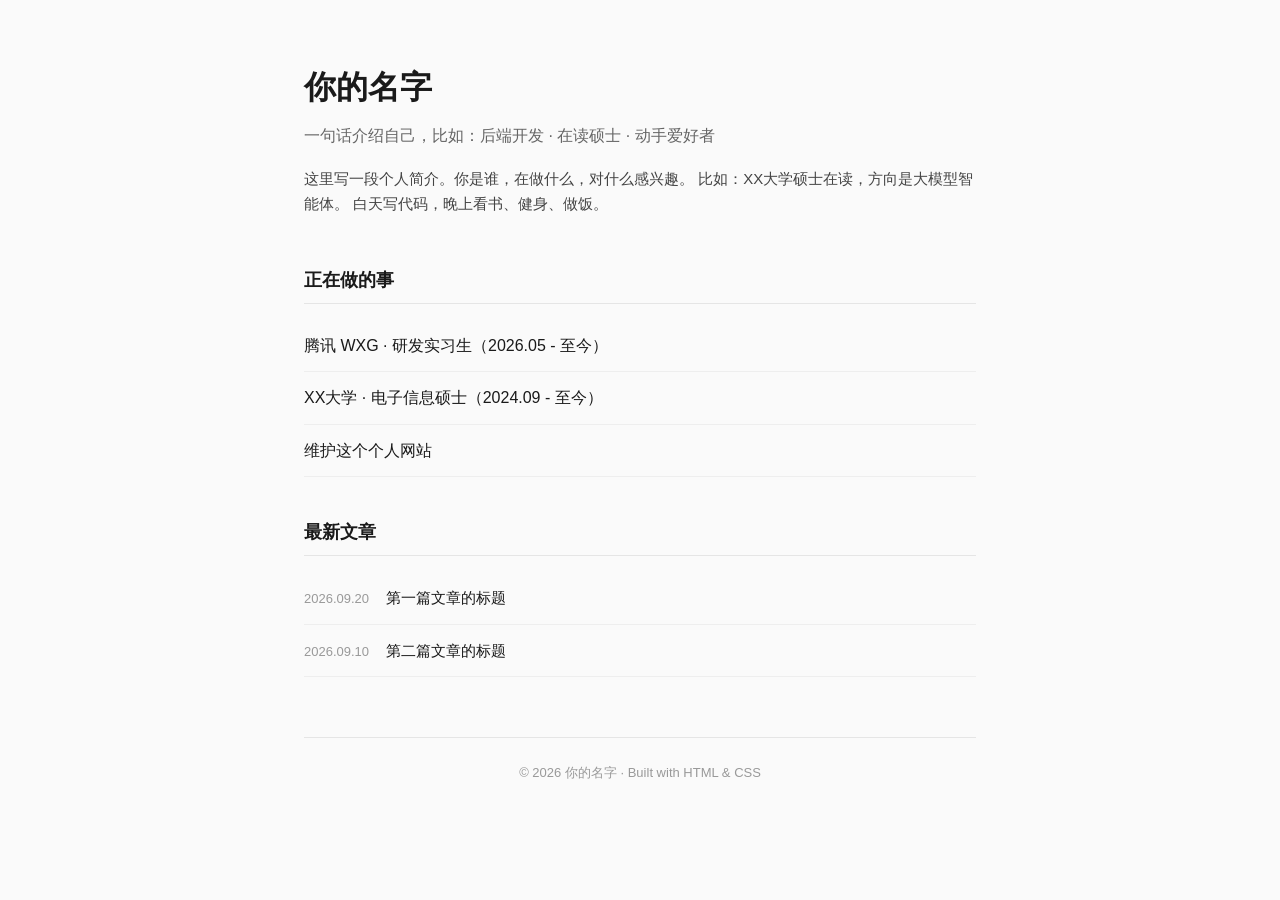
==== index.html @ 4ff4e814 "init: 个人主页 + 两篇文章" ====
<!DOCTYPE html>
<html lang="zh-CN">
<head>
  <meta charset="UTF-8">
  <meta name="viewport" content="width=device-width, initial-scale=1.0">
  <title>你的名字 · 个人主页</title>
  <link rel="stylesheet" href="css/style.css">
</head>
<body>
  <div class="container">
    <div class="hero">
      <h1>你的名字</h1>
      <p class="tagline">一句话介绍自己，比如：后端开发 · 在读硕士 · 动手爱好者</p>
      <p class="bio">
        这里写一段个人简介。你是谁，在做什么，对什么感兴趣。
        比如：XX大学硕士在读，方向是大模型智能体。
        白天写代码，晚上看书、健身、做饭。
      </p>
    </div>

    <div class="section">
      <h2>正在做的事</h2>
      <ul class="post-list">
        <li>腾讯 WXG · 研发实习生（2026.05 - 至今）</li>
        <li>XX大学 · 电子信息硕士（2024.09 - 至今）</li>
        <li>维护这个个人网站</li>
      </ul>
    </div>

    <div class="section">
      <h2>最新文章</h2>
      <ul class="post-list">
        <li>
          <span class="date">2026.09.20</span>
          <a href="articles/post1.html">第一篇文章的标题</a>
        </li>
        <li>
          <span class="date">2026.09.10</span>
          <a href="articles/post2.html">第二篇文章的标题</a>
        </li>
      </ul>
    </div>

    <footer>
      © 2026 你的名字 · Built with HTML & CSS
    </footer>
  </div>
</body>
</html>
---- css/style.css ----
* { margin: 0; padding: 0; box-sizing: border-box; }

body {
  font-family: -apple-system, "PingFang SC", "Microsoft YaHei", sans-serif;
  background: #fafafa;
  color: #1a1a1a;
  line-height: 1.7;
}

.container {
  max-width: 720px;
  margin: 0 auto;
  padding: 60px 24px;
}

/* 主页 */
.hero { margin-bottom: 48px; }
.hero h1 { font-size: 32px; margin-bottom: 8px; }
.hero .tagline { color: #666; font-size: 16px; margin-bottom: 16px; }
.hero .bio { color: #444; font-size: 15px; }

.section { margin-bottom: 40px; }
.section h2 {
  font-size: 18px;
  margin-bottom: 16px;
  padding-bottom: 8px;
  border-bottom: 1px solid #e5e5e5;
}

/* 文章列表 */
.post-list { list-style: none; }
.post-list li {
  padding: 12px 0;
  border-bottom: 1px solid #eee;
}
.post-list a {
  color: #1a1a1a;
  text-decoration: none;
  font-size: 15px;
}
.post-list a:hover { color: #2563eb; }
.post-list .date {
  color: #999;
  font-size: 13px;
  margin-right: 12px;
}

/* 文章页 */
.article-header { margin-bottom: 32px; }
.article-header .back {
  color: #666;
  text-decoration: none;
  font-size: 14px;
}
.article-header .back:hover { color: #2563eb; }
.article-header h1 {
  font-size: 28px;
  margin: 16px 0 8px;
  line-height: 1.3;
}
.article-header .meta {
  color: #999;
  font-size: 14px;
}

.article-content h2 {
  font-size: 20px;
  margin: 32px 0 12px;
}
.article-content p { margin-bottom: 16px; }
.article-content code {
  background: #f0f0f0;
  padding: 2px 6px;
  border-radius: 4px;
  font-size: 14px;
}
.article-content pre {
  background: #1a1a1a;
  color: #eee;
  padding: 16px;
  border-radius: 8px;
  overflow-x: auto;
  margin-bottom: 16px;
}
.article-content pre code {
  background: none;
  padding: 0;
  color: inherit;
}

footer {
  margin-top: 60px;
  padding-top: 24px;
  border-top: 1px solid #e5e5e5;
  color: #999;
  font-size: 13px;
  text-align: center;
}
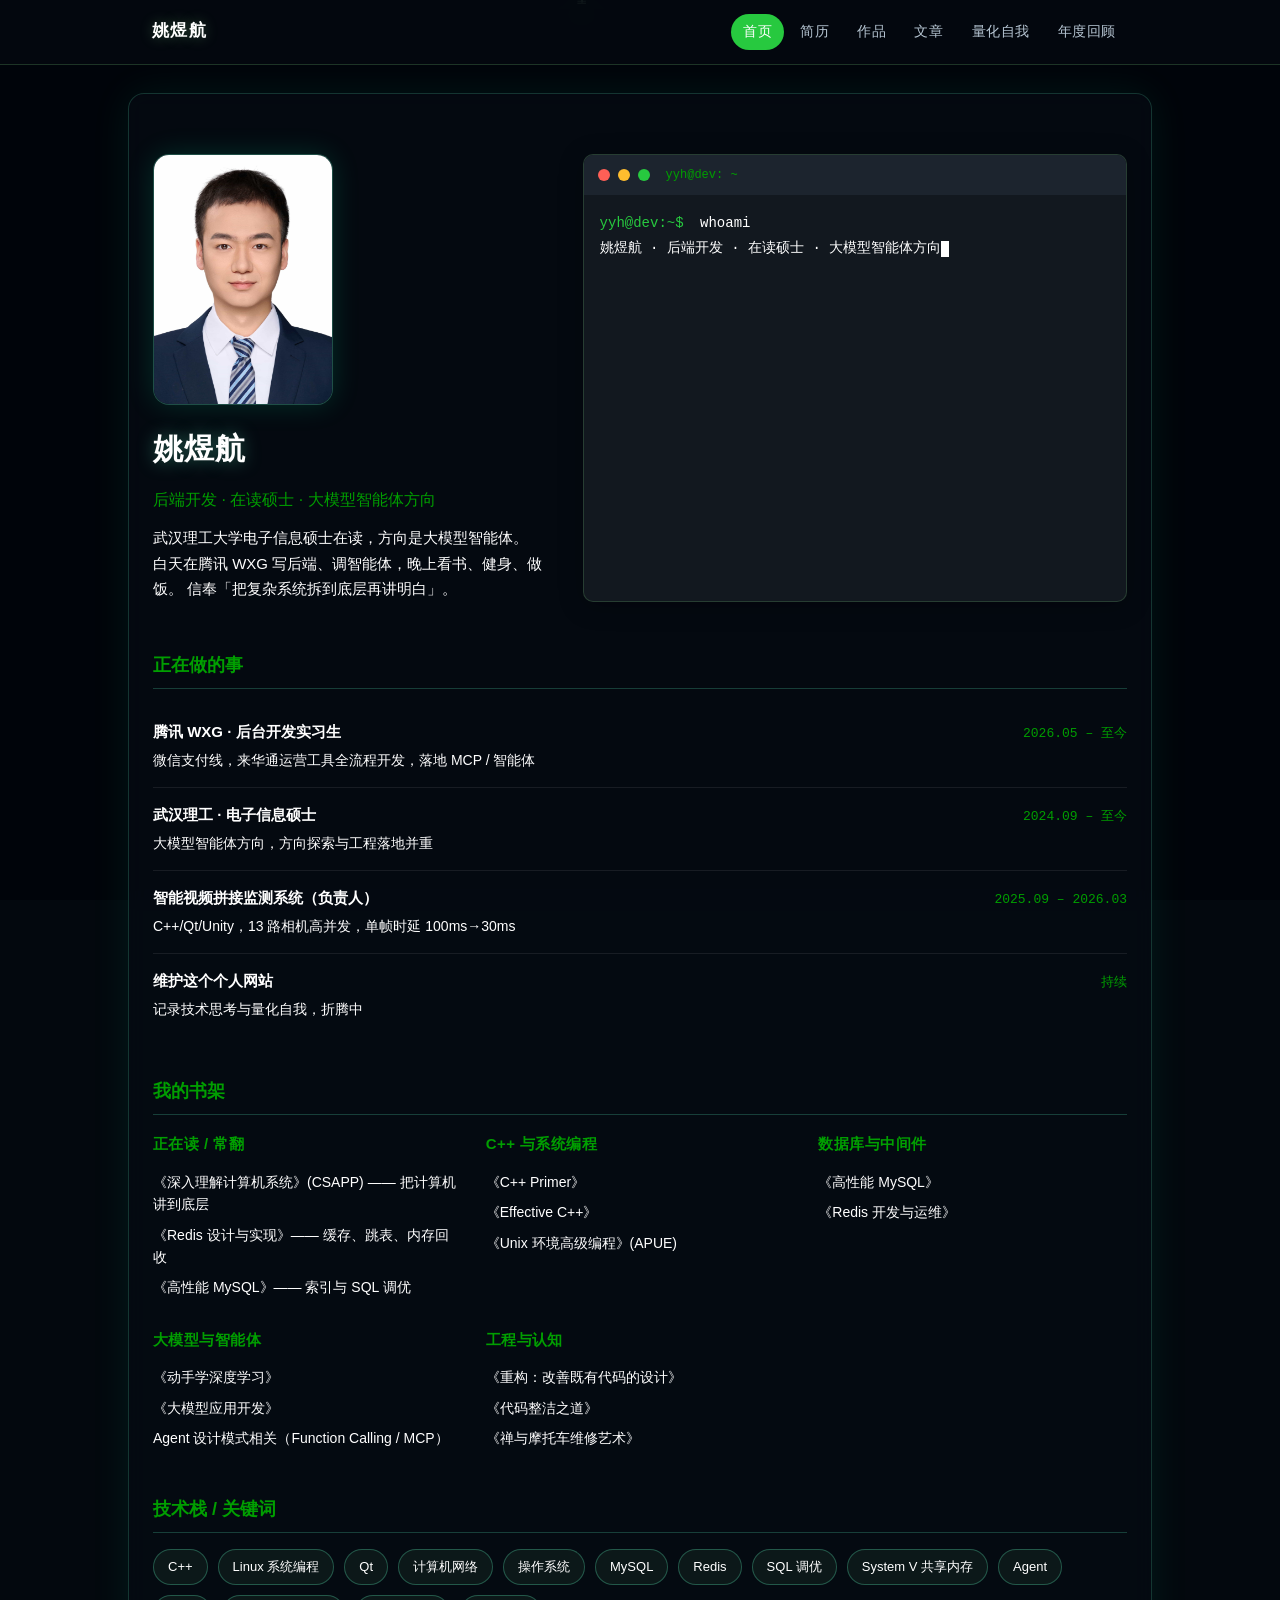
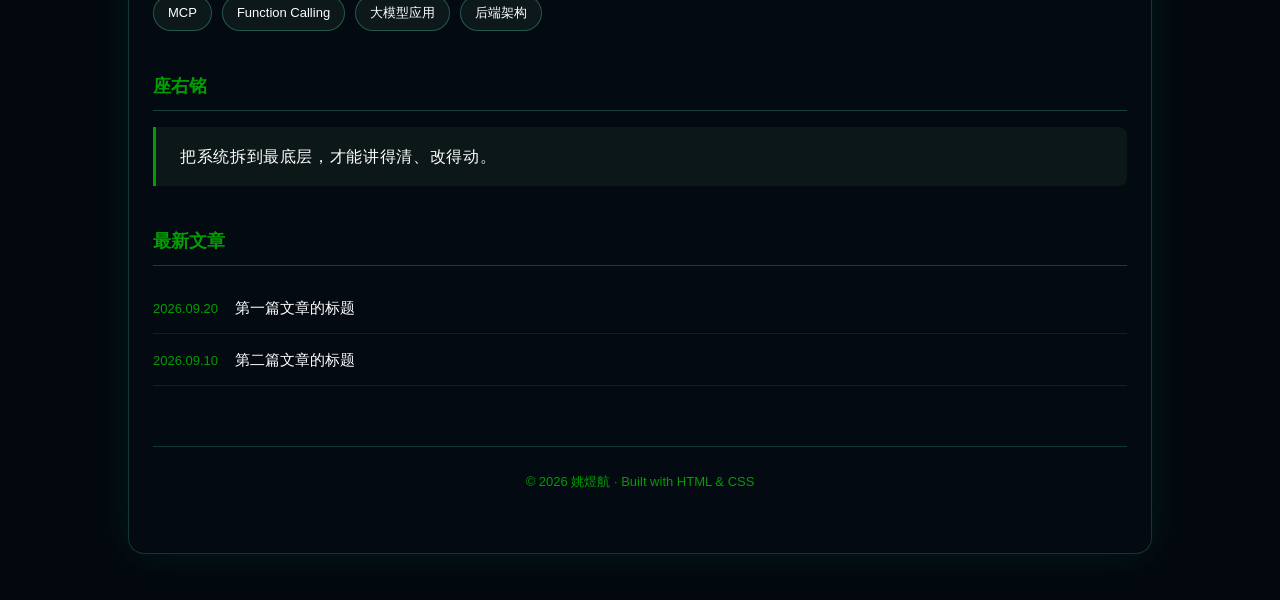
==== commit 83ffa00c: "重构项目结构：子页面归入 pages/，静态资源合并到 assets/" ====
--- a/index.html
+++ b/index.html
@@ -3,28 +3,170 @@
 <head>
   <meta charset="UTF-8">
   <meta name="viewport" content="width=device-width, initial-scale=1.0">
-  <title>你的名字 · 个人主页</title>
-  <link rel="stylesheet" href="css/style.css">
+  <title>姚煜航 · 个人主页</title>
+  <link rel="stylesheet" href="assets/css/style.css">
 </head>
 <body>
+  <header class="site-nav">
+    <div class="site-nav-inner">
+      <a class="site-nav-brand" href="index.html">姚煜航</a>
+      <nav aria-label="主导航">
+        <ul class="site-nav-links">
+          <li><a href="index.html" aria-current="page">首页</a></li>
+          <li><a href="pages/resume.html">简历</a></li>
+          <li><a href="pages/works.html">作品</a></li>
+          <li><a href="pages/articles.html">文章</a></li>
+          <li><a href="pages/quantified.html">量化自我</a></li>
+          <li><a href="pages/review.html">年度回顾</a></li>
+        </ul>
+      </nav>
+    </div>
+  </header>
+
   <div class="container">
-    <div class="hero">
-      <h1>你的名字</h1>
-      <p class="tagline">一句话介绍自己，比如：后端开发 · 在读硕士 · 动手爱好者</p>
-      <p class="bio">
-        这里写一段个人简介。你是谁，在做什么，对什么感兴趣。
-        比如：XX大学硕士在读，方向是大模型智能体。
-        白天写代码，晚上看书、健身、做饭。
-      </p>
+    <div class="hero-row">
+      <section class="intro">
+        <div class="intro-photo">
+          <img src="assets/images/715668d7c0bac938e2b87a76987f948_compressed_compressed.jpg" alt="姚煜航的照片">
+        </div>
+        <div class="intro-text">
+          <h1 class="intro-name">姚煜航</h1>
+          <p class="intro-subtitle">后端开发 · 在读硕士 · 大模型智能体方向</p>
+          <p class="intro-desc">
+            武汉理工大学电子信息硕士在读，方向是大模型智能体。白天在腾讯 WXG 写后端、调智能体，晚上看书、健身、做饭。
+            信奉「把复杂系统拆到底层再讲明白」。
+          </p>
+        </div>
+      </section>
+
+      <div class="terminal">
+        <div class="terminal-bar">
+          <span class="dot red"></span>
+          <span class="dot yellow"></span>
+          <span class="dot green"></span>
+          <span class="terminal-title">yyh@dev: ~</span>
+        </div>
+        <div class="terminal-body" id="terminal-type"></div>
+        <noscript>
+          <div class="terminal-body">
+            <p><span class="prompt">yyh@dev:~$</span> whoami</p>
+            <p class="output">姚煜航 · 后端开发 · 在读硕士 · 大模型智能体方向</p>
+            <p><span class="prompt">yyh@dev:~$</span> cat about.txt</p>
+            <p class="output">
+              武汉理工大学电子信息硕士在读，方向是大模型智能体。<br>
+              白天在腾讯 WXG 写后台：做来华通运营工具、搭 OpenAPI 统一入口、<br>
+              落地 MCP 工具支撑智能体开发。<br>
+              白天写代码，晚上看书、健身、做饭，偶尔坐公交漫游。<br>
+              相信一句话：把系统拆到最底层，才能讲得清、改得动。
+            </p>
+            <p><span class="prompt">yyh@dev:~$</span> <span class="cursor"></span></p>
+          </div>
+        </noscript>
+      </div>
     </div>
 
     <div class="section">
       <h2>正在做的事</h2>
-      <ul class="post-list">
-        <li>腾讯 WXG · 研发实习生（2026.05 - 至今）</li>
-        <li>XX大学 · 电子信息硕士（2024.09 - 至今）</li>
-        <li>维护这个个人网站</li>
+      <ul class="now-list">
+        <li>
+          <div class="now-head">
+            <span class="now-title">腾讯 WXG · 后台开发实习生</span>
+            <span class="now-time">2026.05 – 至今</span>
+          </div>
+          <p class="now-desc">微信支付线，来华通运营工具全流程开发，落地 MCP / 智能体</p>
+        </li>
+        <li>
+          <div class="now-head">
+            <span class="now-title">武汉理工 · 电子信息硕士</span>
+            <span class="now-time">2024.09 – 至今</span>
+          </div>
+          <p class="now-desc">大模型智能体方向，方向探索与工程落地并重</p>
+        </li>
+        <li>
+          <div class="now-head">
+            <span class="now-title">智能视频拼接监测系统（负责人）</span>
+            <span class="now-time">2025.09 – 2026.03</span>
+          </div>
+          <p class="now-desc">C++/Qt/Unity，13 路相机高并发，单帧时延 100ms→30ms</p>
+        </li>
+        <li>
+          <div class="now-head">
+            <span class="now-title">维护这个个人网站</span>
+            <span class="now-time">持续</span>
+          </div>
+          <p class="now-desc">记录技术思考与量化自我，折腾中</p>
+        </li>
       </ul>
+    </div>
+
+    <div class="section">
+      <h2>我的书架</h2>
+      <div class="shelf-grid">
+        <div class="shelf-group">
+          <h3>正在读 / 常翻</h3>
+          <ul class="shelf-list">
+            <li>《深入理解计算机系统》(CSAPP) —— 把计算机讲到底层</li>
+            <li>《Redis 设计与实现》—— 缓存、跳表、内存回收</li>
+            <li>《高性能 MySQL》—— 索引与 SQL 调优</li>
+          </ul>
+        </div>
+        <div class="shelf-group">
+          <h3>C++ 与系统编程</h3>
+          <ul class="shelf-list">
+            <li>《C++ Primer》</li>
+            <li>《Effective C++》</li>
+            <li>《Unix 环境高级编程》(APUE)</li>
+          </ul>
+        </div>
+        <div class="shelf-group">
+          <h3>数据库与中间件</h3>
+          <ul class="shelf-list">
+            <li>《高性能 MySQL》</li>
+            <li>《Redis 开发与运维》</li>
+          </ul>
+        </div>
+        <div class="shelf-group">
+          <h3>大模型与智能体</h3>
+          <ul class="shelf-list">
+            <li>《动手学深度学习》</li>
+            <li>《大模型应用开发》</li>
+            <li>Agent 设计模式相关（Function Calling / MCP）</li>
+          </ul>
+        </div>
+        <div class="shelf-group">
+          <h3>工程与认知</h3>
+          <ul class="shelf-list">
+            <li>《重构：改善既有代码的设计》</li>
+            <li>《代码整洁之道》</li>
+            <li>《禅与摩托车维修艺术》</li>
+          </ul>
+        </div>
+      </div>
+    </div>
+
+    <div class="section">
+      <h2>技术栈 / 关键词</h2>
+      <ul class="tag-list">
+        <li>C++</li>
+        <li>Linux 系统编程</li>
+        <li>Qt</li>
+        <li>计算机网络</li>
+        <li>操作系统</li>
+        <li>MySQL</li>
+        <li>Redis</li>
+        <li>SQL 调优</li>
+        <li>System V 共享内存</li>
+        <li>Agent</li>
+        <li>MCP</li>
+        <li>Function Calling</li>
+        <li>大模型应用</li>
+        <li>后端架构</li>
+      </ul>
+    </div>
+
+    <div class="section">
+      <h2>座右铭</h2>
+      <blockquote class="motto">把系统拆到最底层，才能讲得清、改得动。</blockquote>
     </div>
 
     <div class="section">
@@ -42,8 +184,10 @@
     </div>
 
     <footer>
-      © 2026 你的名字 · Built with HTML & CSS
+      © 2026 姚煜航 · Built with HTML & CSS
     </footer>
   </div>
+  <script src="assets/js/binary-rain.js"></script>
+  <script src="assets/js/terminal-type.js"></script>
 </body>
 </html>
--- a/assets/css/style.css
+++ b/assets/css/style.css
@@ -0,0 +1,689 @@
+* { margin: 0; padding: 0; box-sizing: border-box; }
+
+html, body {
+  min-height: 100%;
+}
+
+body {
+  font-family: -apple-system, "PingFang SC", "Microsoft YaHei", sans-serif;
+  background: #03080e;
+  color: #ffffff;
+  line-height: 1.7;
+}
+
+#binary-rain {
+  position: fixed;
+  inset: 0;
+  width: 100%;
+  height: 100%;
+  z-index: 0;
+  pointer-events: none;
+  opacity: 0.7;
+}
+
+.site-nav {
+  position: sticky;
+  top: 0;
+  z-index: 2;
+  background: rgba(5, 10, 16, 0.78);
+  border-bottom: 1px solid rgba(152, 251, 152, 0.18);
+  backdrop-filter: blur(14px);
+}
+
+.site-nav-inner {
+  display: flex;
+  align-items: center;
+  justify-content: space-between;
+  gap: 20px;
+  width: 80%;
+  margin: 0 auto;
+  padding: 14px 24px;
+}
+
+.site-nav-brand {
+  flex-shrink: 0;
+  color: #ffffff;
+  text-decoration: none;
+  font-size: 17px;
+  font-weight: 600;
+  letter-spacing: 0.08em;
+  text-shadow: 0 0 14px rgba(152, 251, 152, 0.28);
+}
+
+.site-nav-brand:hover {
+  color: #c6ffc6;
+}
+
+.site-nav-links {
+  display: flex;
+  flex-wrap: wrap;
+  justify-content: flex-end;
+  gap: 6px 4px;
+  list-style: none;
+}
+
+.site-nav-links a {
+  display: block;
+  padding: 6px 12px;
+  color: #b7c6d4;
+  text-decoration: none;
+  font-size: 14px;
+  letter-spacing: 0.04em;
+  border-radius: 999px;
+}
+
+.site-nav-links a:hover {
+  color: #c6ffc6;
+  background: rgba(152, 251, 152, 0.08);
+}
+
+.site-nav-links a[aria-current="page"] {
+  color: #ffffff;
+  background: #27c93f;
+}
+
+.container {
+  position: relative;
+  z-index: 1;
+  width: 80%;
+  margin: 0 auto;
+  padding: 60px 24px;
+  background: rgba(6, 12, 20, 0.72);
+  border: 1px solid rgba(94, 255, 197, 0.18);
+  border-radius: 16px;
+  box-shadow: 0 0 40px rgba(0, 255, 170, 0.08);
+  backdrop-filter: blur(10px);
+  margin-top: 28px;
+  margin-bottom: 48px;
+}
+
+.page-lead {
+  color: #019e01;
+  margin-bottom: 24px;
+}
+
+@media (max-width: 720px) {
+  .site-nav-inner {
+    flex-direction: column;
+    align-items: flex-start;
+    gap: 8px;
+    padding: 12px 16px;
+  }
+
+  .site-nav-links {
+    justify-content: flex-start;
+  }
+
+  .site-nav-links a {
+    padding: 5px 10px;
+    font-size: 13px;
+  }
+}
+
+/* 主页 */
+.hero { margin-bottom: 48px; }
+.hero h1 {
+  font-size: 32px;
+  margin-bottom: 8px;
+  letter-spacing: 0.04em;
+  text-shadow: 0 0 18px rgba(94, 255, 197, 0.35);
+}
+.hero .tagline { color: #019e01; font-size: 16px; margin-bottom: 16px; }
+.hero .bio { color: #ffffff; font-size: 15px; }
+
+/* 首页头部：左侧文字介绍 + 右侧终端，左右排列 */
+.hero-row {
+  display: flex;
+  align-items: stretch;
+  gap: 40px;
+  margin-bottom: 48px;
+}
+
+.intro {
+  flex: 0 0 40%;
+  display: flex;
+  flex-direction: column;
+  justify-content: center;
+  gap: 18px;
+}
+.intro-photo img {
+  display: block;
+  width: 180px;
+  height: auto;
+  border-radius: 16px;
+  border: 1px solid rgba(94, 255, 197, 0.25);
+  box-shadow: 0 0 28px rgba(0, 255, 170, 0.15);
+  background: #0b121a;
+}
+.intro-text {
+  display: flex;
+  flex-direction: column;
+  gap: 12px;
+}
+.intro-name {
+  font-size: 30px;
+  letter-spacing: 0.04em;
+  text-shadow: 0 0 18px rgba(94, 255, 197, 0.35);
+}
+.intro-subtitle {
+  color: #019e01;
+  font-size: 16px;
+}
+.intro-desc {
+  color: #ffffff;
+  font-size: 15px;
+}
+
+.hero-row .terminal {
+  flex: 1;
+  margin: 0;
+}
+
+@media (max-width: 900px) {
+  .hero-row {
+    flex-direction: column;
+  }
+  .intro {
+    flex: none;
+    align-items: center;
+    text-align: center;
+  }
+  .intro-photo img {
+    width: 150px;
+    height: auto;
+  }
+}
+
+.terminal {
+  background: #12181f;
+  border-radius: 10px;
+  overflow: hidden;
+  font-family: "JetBrains Mono", "Fira Code", Consolas, monospace;
+  font-size: 14px;
+  margin: 0 0 48px;
+  border: 1px solid rgba(152, 251, 152, 0.16);
+  box-shadow: 0 4px 24px rgba(0, 0, 0, 0.28);
+}
+
+.terminal-bar {
+  background: #1c242e;
+  padding: 10px 14px;
+  display: flex;
+  align-items: center;
+  gap: 8px;
+}
+
+.dot {
+  width: 12px;
+  height: 12px;
+  border-radius: 50%;
+}
+.dot.red { background: #ff5f56; }
+.dot.yellow { background: #ffbd2e; }
+.dot.green { background: #27c93f; }
+
+.terminal-title {
+  color: #019e01;
+  margin-left: 8px;
+  font-size: 12px;
+}
+
+.terminal-body {
+  padding: 16px;
+  color: #ffffff;
+  line-height: 1.8;
+  min-height: 168px;
+}
+
+.terminal-body p {
+  margin: 0;
+}
+
+.prompt {
+  color: #27c93f;
+  margin-right: 8px;
+}
+
+.output {
+  color: #ffffff;
+  margin-bottom: 12px !important;
+}
+
+.cursor {
+  display: inline-block;
+  width: 8px;
+  height: 16px;
+  background: #ffffff;
+  animation: blink 1s step-end infinite;
+  vertical-align: middle;
+}
+
+.cursor.is-typing {
+  animation: none;
+  opacity: 1;
+}
+
+@keyframes blink {
+  50% { opacity: 0; }
+}
+
+@media (prefers-reduced-motion: reduce) {
+  .cursor { animation: none; }
+}
+.section { margin-bottom: 40px; }
+.section h2 {
+  font-size: 18px;
+  margin-bottom: 16px;
+  padding-bottom: 8px;
+  border-bottom: 1px solid rgba(94, 255, 197, 0.22);
+  color: #019e01;
+}
+
+/* 文章列表 */
+.post-list { list-style: none; }
+.post-list li {
+  padding: 12px 0;
+  border-bottom: 1px solid rgba(255, 255, 255, 0.08);
+}
+.post-list a {
+  color: #ffffff;
+  text-decoration: none;
+  font-size: 15px;
+}
+.post-list a:hover { color: #019e01; }
+.post-list .date {
+  color: #019e01;
+  font-size: 13px;
+  margin-right: 12px;
+}
+
+/* 正在做的事（标题 + 时间 + 一句话） */
+.now-list { list-style: none; }
+.now-list li {
+  padding: 14px 0;
+  border-bottom: 1px solid rgba(255, 255, 255, 0.08);
+}
+.now-list li:last-child { border-bottom: none; }
+.now-head {
+  display: flex;
+  align-items: baseline;
+  justify-content: space-between;
+  gap: 16px;
+  flex-wrap: wrap;
+}
+.now-title {
+  color: #ffffff;
+  font-size: 15px;
+  font-weight: 600;
+}
+.now-time {
+  color: #019e01;
+  font-size: 13px;
+  font-family: "JetBrains Mono", "Fira Code", Consolas, monospace;
+  white-space: nowrap;
+}
+.now-desc {
+  color: #ffffff;
+  font-size: 14px;
+  margin-top: 4px;
+}
+
+/* 我的书架 */
+.shelf-grid {
+  display: grid;
+  grid-template-columns: repeat(auto-fill, minmax(240px, 1fr));
+  gap: 24px;
+}
+.shelf-group h3 {
+  color: #019e01;
+  font-size: 15px;
+  margin-bottom: 10px;
+  letter-spacing: 0.03em;
+}
+.shelf-list { list-style: none; }
+.shelf-list li {
+  color: #ffffff;
+  font-size: 14px;
+  padding: 4px 0;
+  line-height: 1.6;
+}
+
+/* 技术栈 / 关键词 */
+.tag-list {
+  list-style: none;
+  display: flex;
+  flex-wrap: wrap;
+  gap: 10px;
+}
+.tag-list li {
+  padding: 6px 14px;
+  border-radius: 999px;
+  border: 1px solid rgba(94, 255, 197, 0.28);
+  background: rgba(152, 251, 152, 0.06);
+  color: #ffffff;
+  font-size: 13px;
+}
+.tag-list li:hover {
+  color: #019e01;
+  border-color: rgba(94, 255, 197, 0.5);
+}
+
+/* 座右铭 */
+.motto {
+  margin: 0;
+  padding: 16px 24px;
+  border-left: 3px solid #019e01;
+  background: rgba(152, 251, 152, 0.05);
+  color: #ffffff;
+  font-size: 16px;
+  letter-spacing: 0.04em;
+  border-radius: 0 8px 8px 0;
+}
+
+/* 文章页 */
+.article-header { margin-bottom: 32px; }
+.article-header .back {
+  color: #019e01;
+  text-decoration: none;
+  font-size: 14px;
+}
+.article-header .back:hover { color: #019e01; }
+.article-header h1 {
+  font-size: 28px;
+  margin: 16px 0 8px;
+  line-height: 1.3;
+}
+.article-header .meta {
+  color: #019e01;
+  font-size: 14px;
+}
+
+.article-content h2 {
+  font-size: 20px;
+  margin: 32px 0 12px;
+  color: #019e01;
+}
+.article-content p { margin-bottom: 16px; }
+.article-content code {
+  background: rgba(255, 255, 255, 0.08);
+  padding: 2px 6px;
+  border-radius: 4px;
+  font-size: 14px;
+}
+.article-content pre {
+  background: #0b121a;
+  color: #ffffff;
+  padding: 16px;
+  border-radius: 8px;
+  overflow-x: auto;
+  margin-bottom: 16px;
+  border: 1px solid rgba(94, 255, 197, 0.16);
+}
+.article-content pre code {
+  background: none;
+  padding: 0;
+  color: inherit;
+}
+
+footer {
+  margin-top: 60px;
+  padding-top: 24px;
+  border-top: 1px solid rgba(94, 255, 197, 0.18);
+  color: #019e01;
+  font-size: 13px;
+  text-align: center;
+}
+
+/* ===== 简历页：终端 + git log 风格 ===== */
+.resume-terminal {
+  margin-bottom: 32px;
+}
+
+.resume-terminal .terminal-body {
+  min-height: 0;
+  padding: 26px;
+  line-height: 1.9;
+}
+
+.resume-block {
+  margin-bottom: 30px;
+}
+.resume-block:last-child {
+  margin-bottom: 0;
+}
+
+.resume-terminal .resume-cmd {
+  margin: 0 0 16px !important;
+  border-bottom: 1px solid rgba(94, 255, 197, 0.12);
+  padding-bottom: 10px;
+}
+.cmd-text {
+  color: #ffffff;
+  font-weight: 600;
+  letter-spacing: 0.02em;
+}
+
+/* 页头 */
+.resume-terminal .resume-header {
+  padding: 4px 0 2px;
+}
+.resume-terminal .resume-header .name {
+  font-size: 34px;
+  letter-spacing: 0.06em;
+  margin: 0 0 10px;
+  color: #ffffff;
+  text-shadow: 0 0 18px rgba(94, 255, 197, 0.35);
+}
+.resume-terminal .resume-header .role {
+  color: #c6ffc6;
+  font-size: 15px;
+  margin: 0 0 6px;
+}
+.resume-terminal .resume-header .goal {
+  color: #019e01;
+  font-size: 14px;
+  margin: 0 0 6px;
+}
+.resume-terminal .resume-header .contact {
+  color: #ffffff;
+  font-size: 14px;
+  margin: 0 0 6px;
+}
+.resume-terminal .resume-header .export {
+  color: #7c8a99;
+  font-size: 12px;
+  margin: 2px 0 0;
+}
+
+/* git log 提交 */
+.resume-terminal .git-log {
+  margin: 0;
+}
+.resume-terminal .commit {
+  padding: 12px 0 14px 16px;
+  border-left: 2px solid rgba(94, 255, 197, 0.28);
+  margin-bottom: 12px;
+}
+.resume-terminal .commit:last-child {
+  margin-bottom: 0;
+  padding-bottom: 0;
+}
+.resume-terminal .commit-line {
+  margin: 0 0 6px !important;
+  word-break: break-word;
+}
+.resume-terminal .kw {
+  color: #019e01;
+  font-weight: 600;
+}
+.resume-terminal .hash {
+  color: #ffbd2e;
+}
+.resume-terminal .ref {
+  color: #4dd0e1;
+}
+.resume-terminal .date {
+  color: #8b9aa9;
+}
+.resume-terminal .status {
+  color: #27c93f;
+  font-weight: 600;
+}
+.resume-terminal .commit-subject {
+  color: #ffffff;
+  font-weight: 600;
+  margin: 0 0 4px !important;
+}
+.resume-terminal .commit-meta {
+  color: #b7c6d4;
+  margin: 0 0 6px !important;
+}
+.resume-terminal .commit-list {
+  list-style: none;
+  margin: 0;
+  padding: 0;
+}
+.resume-terminal .commit-list li {
+  position: relative;
+  padding-left: 18px;
+  color: #d6e2ee;
+  margin: 3px 0;
+}
+.resume-terminal .commit-list li::before {
+  content: "▸";
+  position: absolute;
+  left: 2px;
+  color: #019e01;
+}
+
+/* 轨迹地图 */
+.resume-terminal .journey-meta {
+  color: #8b9aa9;
+  font-size: 13px;
+  margin: 0 0 6px !important;
+}
+.resume-terminal .journey-track {
+  color: #c6ffc6;
+  margin: 0 0 12px !important;
+}
+.resume-terminal .route {
+  color: #ffbd2e;
+}
+.resume-terminal .journey-list {
+  list-style: none;
+  margin: 0;
+  padding: 0;
+}
+.resume-terminal .journey-list li {
+  padding: 7px 0;
+  border-bottom: 1px dashed rgba(255, 255, 255, 0.08);
+}
+.resume-terminal .journey-list li:last-child {
+  border-bottom: none;
+}
+.resume-terminal .idx {
+  color: #4dd0e1;
+  margin-right: 12px;
+}
+.resume-terminal .j-time {
+  color: #019e01;
+  margin-right: 12px;
+  white-space: nowrap;
+}
+
+/* 技能图谱 */
+.resume-terminal .radar-title {
+  color: #8b9aa9;
+  font-size: 13px;
+  margin: 0 0 12px !important;
+}
+.resume-terminal .radar-list {
+  list-style: none;
+  margin: 0 0 22px;
+  padding: 0;
+}
+.resume-terminal .radar-list li {
+  display: flex;
+  align-items: center;
+  gap: 14px;
+  margin: 9px 0;
+}
+.resume-terminal .skill-name {
+  flex: 0 0 158px;
+  color: #ffffff;
+}
+.resume-terminal .skill-bar {
+  flex: 1;
+  height: 8px;
+  background: rgba(255, 255, 255, 0.08);
+  border-radius: 999px;
+  overflow: hidden;
+}
+.resume-terminal .skill-fill {
+  display: block;
+  height: 100%;
+  background: linear-gradient(90deg, #019e01, #27c93f);
+  border-radius: 999px;
+}
+.resume-terminal .skill-val {
+  flex: 0 0 36px;
+  color: #019e01;
+  text-align: right;
+  font-size: 13px;
+}
+.resume-terminal .skill-group {
+  margin-bottom: 14px;
+}
+.resume-terminal .skill-group:last-child {
+  margin-bottom: 0;
+}
+.resume-terminal .sg-title {
+  color: #c6ffc6;
+  font-weight: 600;
+  margin: 0 0 2px !important;
+}
+.resume-terminal .sg-desc {
+  color: #d6e2ee;
+  margin: 0 !important;
+}
+
+/* 荣誉与证书 */
+.resume-terminal .ls-list {
+  list-style: none;
+  margin: 0;
+  padding: 0;
+}
+.resume-terminal .ls-list li {
+  position: relative;
+  padding-left: 18px;
+  color: #ffffff;
+  margin: 4px 0;
+}
+.resume-terminal .ls-list li::before {
+  content: "•";
+  position: absolute;
+  left: 2px;
+  color: #27c93f;
+}
+.resume-terminal .ls-list li.todo {
+  color: #7c8a99;
+  font-style: italic;
+}
+
+/* 工作之外 */
+.resume-terminal .hobbies {
+  color: #d6e2ee;
+  margin: 0 !important;
+}
+
+@media (max-width: 720px) {
+  .resume-terminal .resume-header .name {
+    font-size: 26px;
+  }
+  .resume-terminal .skill-name {
+    flex: 0 0 120px;
+  }
+  .resume-terminal .radar-list li {
+    gap: 10px;
+  }
+}
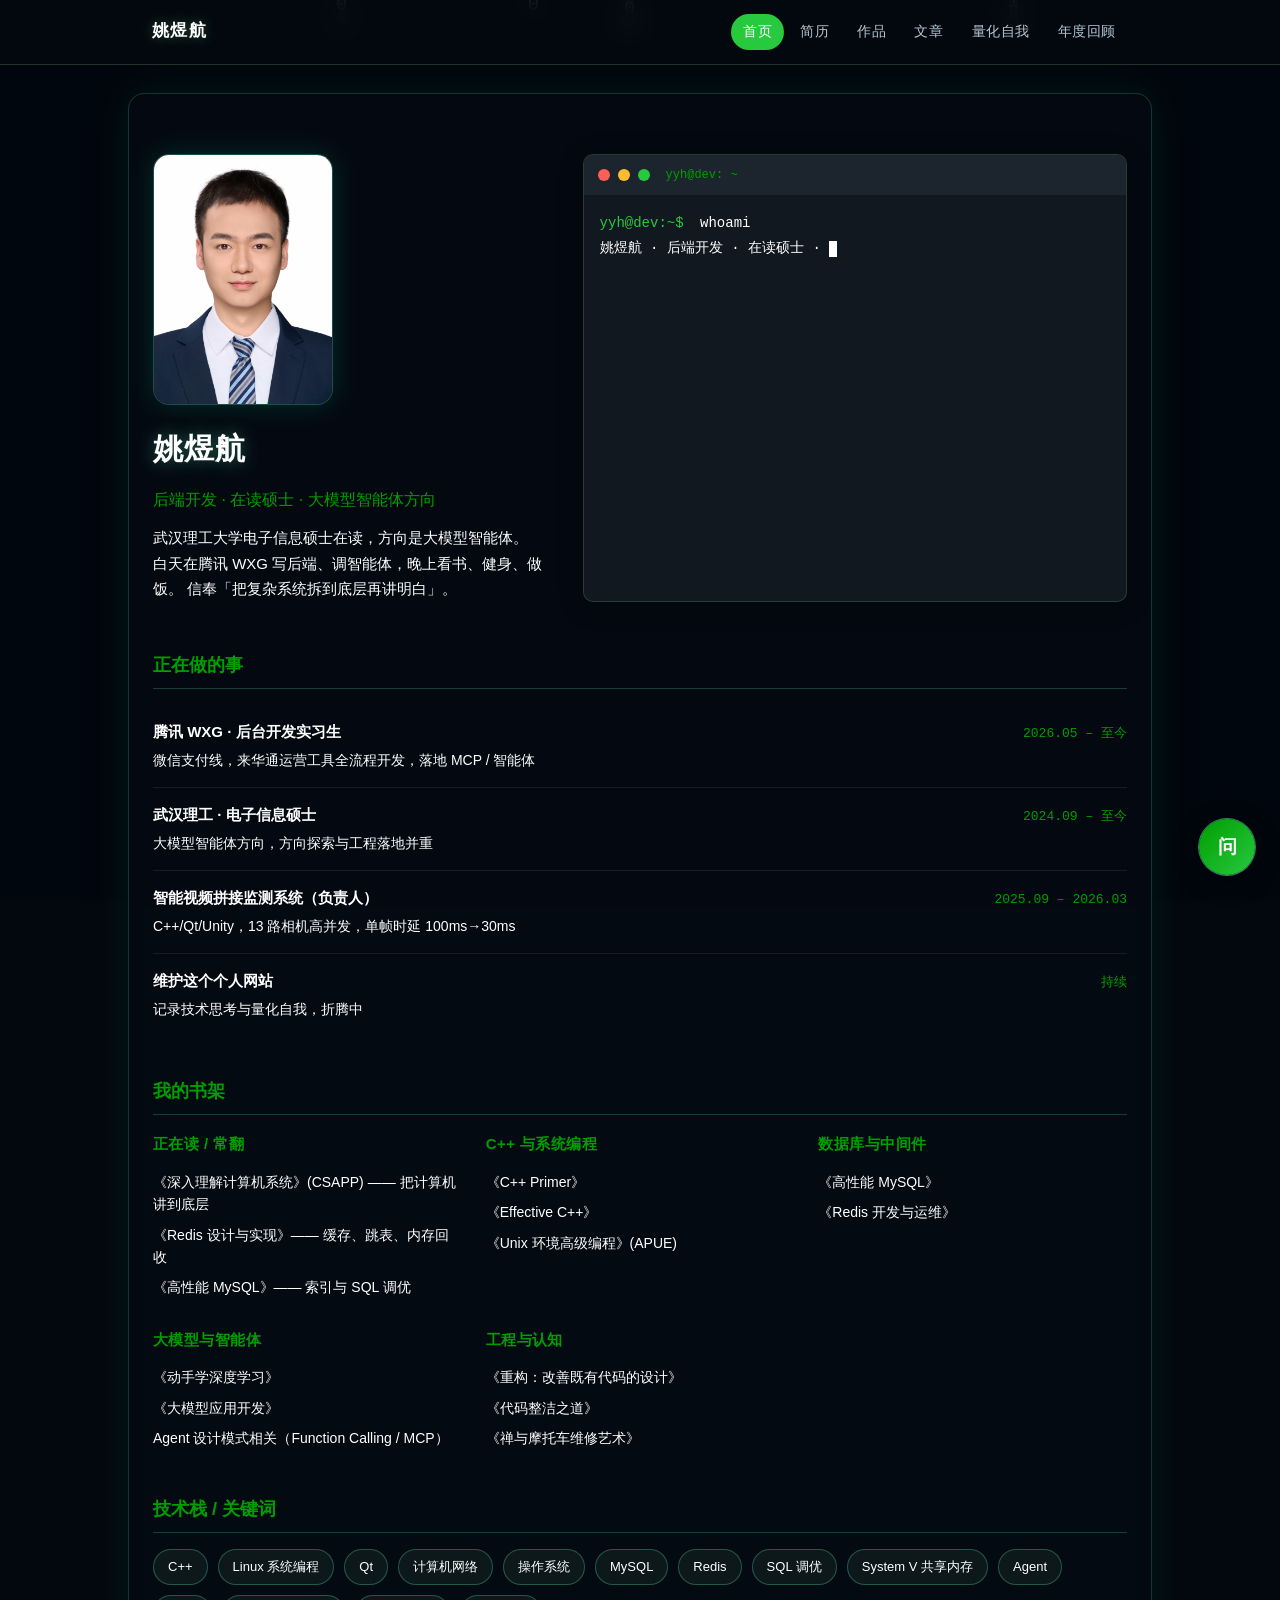
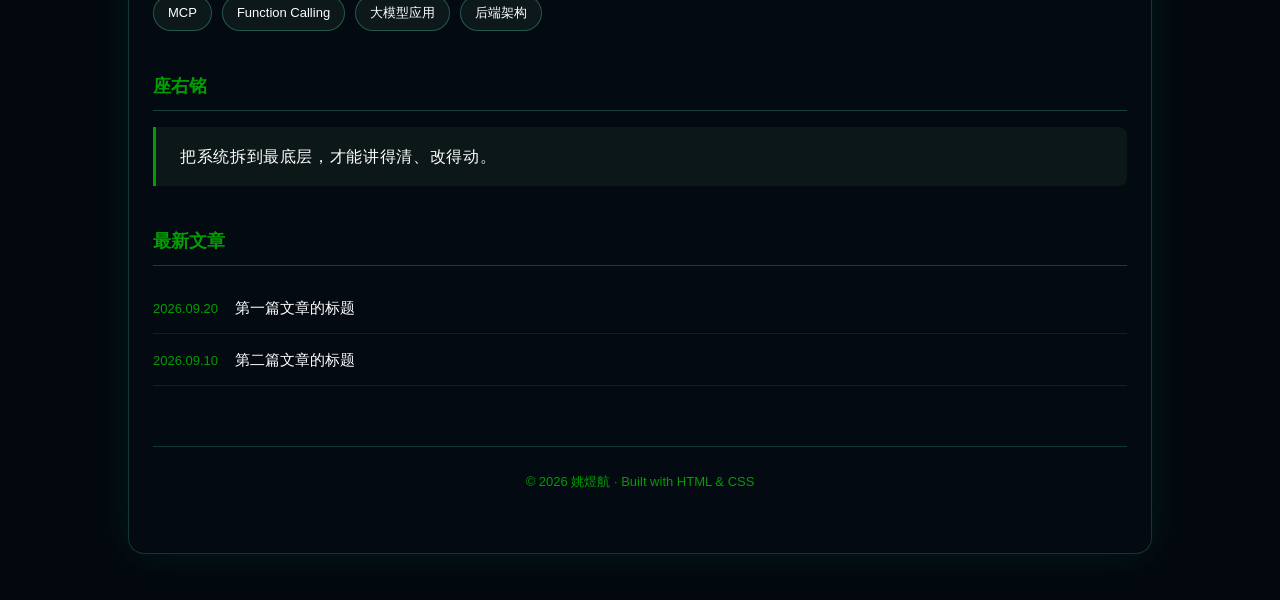
==== commit d24942a2: "add: 网站问答 agent（挂件 + RAG 接口）" ====
--- a/index.html
+++ b/index.html
@@ -189,5 +189,6 @@
   </div>
   <script src="assets/js/binary-rain.js"></script>
   <script src="assets/js/terminal-type.js"></script>
+  <script src="assets/js/agent-widget.js"></script>
 </body>
 </html>
--- a/assets/css/style.css
+++ b/assets/css/style.css
@@ -434,122 +434,109 @@
   text-align: center;
 }
 
-/* ===== 简历页：终端 + git log 风格 ===== */
-.resume-terminal {
-  margin-bottom: 32px;
-}
-
-.resume-terminal .terminal-body {
-  min-height: 0;
-  padding: 26px;
-  line-height: 1.9;
-}
-
-.resume-block {
-  margin-bottom: 30px;
-}
-.resume-block:last-child {
-  margin-bottom: 0;
-}
-
-.resume-terminal .resume-cmd {
-  margin: 0 0 16px !important;
-  border-bottom: 1px solid rgba(94, 255, 197, 0.12);
-  padding-bottom: 10px;
-}
-.cmd-text {
-  color: #ffffff;
-  font-weight: 600;
-  letter-spacing: 0.02em;
+/* ===== 简历页：git log 风格 ===== */
+.resume {
+  margin-bottom: 8px;
 }
 
 /* 页头 */
-.resume-terminal .resume-header {
-  padding: 4px 0 2px;
-}
-.resume-terminal .resume-header .name {
+.resume .resume-header {
+  margin-bottom: 44px;
+}
+.resume .resume-header .name {
   font-size: 34px;
   letter-spacing: 0.06em;
   margin: 0 0 10px;
   color: #ffffff;
   text-shadow: 0 0 18px rgba(94, 255, 197, 0.35);
 }
-.resume-terminal .resume-header .role {
+.resume .resume-header .role {
   color: #c6ffc6;
   font-size: 15px;
   margin: 0 0 6px;
 }
-.resume-terminal .resume-header .goal {
+.resume .resume-header .goal {
   color: #019e01;
   font-size: 14px;
   margin: 0 0 6px;
 }
-.resume-terminal .resume-header .contact {
+.resume .resume-header .contact {
   color: #ffffff;
   font-size: 14px;
   margin: 0 0 6px;
 }
-.resume-terminal .resume-header .export {
-  color: #7c8a99;
-  font-size: 12px;
-  margin: 2px 0 0;
+
+/* 区块 */
+.resume .resume-section {
+  margin-bottom: 40px;
+}
+.resume .resume-section:last-child {
+  margin-bottom: 0;
+}
+.resume .resume-section h2 {
+  font-size: 18px;
+  margin-bottom: 16px;
+  padding-bottom: 8px;
+  border-bottom: 1px solid rgba(94, 255, 197, 0.22);
+  color: #019e01;
 }
 
 /* git log 提交 */
-.resume-terminal .git-log {
+.resume .git-log {
   margin: 0;
 }
-.resume-terminal .commit {
+.resume .commit {
   padding: 12px 0 14px 16px;
   border-left: 2px solid rgba(94, 255, 197, 0.28);
   margin-bottom: 12px;
 }
-.resume-terminal .commit:last-child {
+.resume .commit:last-child {
   margin-bottom: 0;
   padding-bottom: 0;
 }
-.resume-terminal .commit-line {
+.resume .commit-line {
   margin: 0 0 6px !important;
   word-break: break-word;
-}
-.resume-terminal .kw {
+  font-family: "JetBrains Mono", "Fira Code", Consolas, monospace;
+}
+.resume .kw {
   color: #019e01;
   font-weight: 600;
 }
-.resume-terminal .hash {
+.resume .hash {
   color: #ffbd2e;
 }
-.resume-terminal .ref {
+.resume .ref {
   color: #4dd0e1;
 }
-.resume-terminal .date {
+.resume .date {
   color: #8b9aa9;
 }
-.resume-terminal .status {
+.resume .status {
   color: #27c93f;
   font-weight: 600;
 }
-.resume-terminal .commit-subject {
+.resume .commit-subject {
   color: #ffffff;
   font-weight: 600;
   margin: 0 0 4px !important;
 }
-.resume-terminal .commit-meta {
+.resume .commit-meta {
   color: #b7c6d4;
   margin: 0 0 6px !important;
 }
-.resume-terminal .commit-list {
+.resume .commit-list {
   list-style: none;
   margin: 0;
   padding: 0;
 }
-.resume-terminal .commit-list li {
+.resume .commit-list li {
   position: relative;
   padding-left: 18px;
   color: #d6e2ee;
   margin: 3px 0;
 }
-.resume-terminal .commit-list li::before {
+.resume .commit-list li::before {
   content: "▸";
   position: absolute;
   left: 2px;
@@ -557,133 +544,135 @@
 }
 
 /* 轨迹地图 */
-.resume-terminal .journey-meta {
+.resume .journey-meta {
   color: #8b9aa9;
   font-size: 13px;
   margin: 0 0 6px !important;
-}
-.resume-terminal .journey-track {
+  font-family: "JetBrains Mono", "Fira Code", Consolas, monospace;
+}
+.resume .journey-track {
   color: #c6ffc6;
   margin: 0 0 12px !important;
 }
-.resume-terminal .route {
+.resume .route {
   color: #ffbd2e;
 }
-.resume-terminal .journey-list {
+.resume .journey-list {
   list-style: none;
   margin: 0;
   padding: 0;
 }
-.resume-terminal .journey-list li {
+.resume .journey-list li {
   padding: 7px 0;
   border-bottom: 1px dashed rgba(255, 255, 255, 0.08);
 }
-.resume-terminal .journey-list li:last-child {
+.resume .journey-list li:last-child {
   border-bottom: none;
 }
-.resume-terminal .idx {
+.resume .idx {
   color: #4dd0e1;
   margin-right: 12px;
-}
-.resume-terminal .j-time {
+  font-family: "JetBrains Mono", "Fira Code", Consolas, monospace;
+}
+.resume .j-time {
   color: #019e01;
   margin-right: 12px;
   white-space: nowrap;
 }
 
 /* 技能图谱 */
-.resume-terminal .radar-title {
+.resume .radar-title {
   color: #8b9aa9;
   font-size: 13px;
   margin: 0 0 12px !important;
 }
-.resume-terminal .radar-list {
+.resume .radar-list {
   list-style: none;
   margin: 0 0 22px;
   padding: 0;
 }
-.resume-terminal .radar-list li {
+.resume .radar-list li {
   display: flex;
   align-items: center;
   gap: 14px;
   margin: 9px 0;
 }
-.resume-terminal .skill-name {
+.resume .skill-name {
   flex: 0 0 158px;
   color: #ffffff;
 }
-.resume-terminal .skill-bar {
+.resume .skill-bar {
   flex: 1;
   height: 8px;
   background: rgba(255, 255, 255, 0.08);
   border-radius: 999px;
   overflow: hidden;
 }
-.resume-terminal .skill-fill {
+.resume .skill-fill {
   display: block;
   height: 100%;
   background: linear-gradient(90deg, #019e01, #27c93f);
   border-radius: 999px;
 }
-.resume-terminal .skill-val {
+.resume .skill-val {
   flex: 0 0 36px;
   color: #019e01;
   text-align: right;
   font-size: 13px;
 }
-.resume-terminal .skill-group {
+.resume .skill-group {
   margin-bottom: 14px;
 }
-.resume-terminal .skill-group:last-child {
+.resume .skill-group:last-child {
   margin-bottom: 0;
 }
-.resume-terminal .sg-title {
+.resume .sg-title {
   color: #c6ffc6;
   font-weight: 600;
   margin: 0 0 2px !important;
 }
-.resume-terminal .sg-desc {
+.resume .sg-desc {
   color: #d6e2ee;
   margin: 0 !important;
 }
 
 /* 荣誉与证书 */
-.resume-terminal .ls-list {
+.resume .ls-list {
   list-style: none;
   margin: 0;
   padding: 0;
 }
-.resume-terminal .ls-list li {
+.resume .ls-list li {
   position: relative;
   padding-left: 18px;
   color: #ffffff;
   margin: 4px 0;
 }
-.resume-terminal .ls-list li::before {
+.resume .ls-list li::before {
   content: "•";
   position: absolute;
   left: 2px;
   color: #27c93f;
 }
-.resume-terminal .ls-list li.todo {
+.resume .ls-list li.todo {
   color: #7c8a99;
   font-style: italic;
 }
 
 /* 工作之外 */
-.resume-terminal .hobbies {
+.resume .hobbies {
   color: #d6e2ee;
   margin: 0 !important;
 }
 
 @media (max-width: 720px) {
-  .resume-terminal .resume-header .name {
+  .resume .resume-header .name {
     font-size: 26px;
   }
-  .resume-terminal .skill-name {
+  .resume .skill-name {
     flex: 0 0 120px;
   }
-  .resume-terminal .radar-list li {
+  .resume .radar-list li {
     gap: 10px;
   }
 }
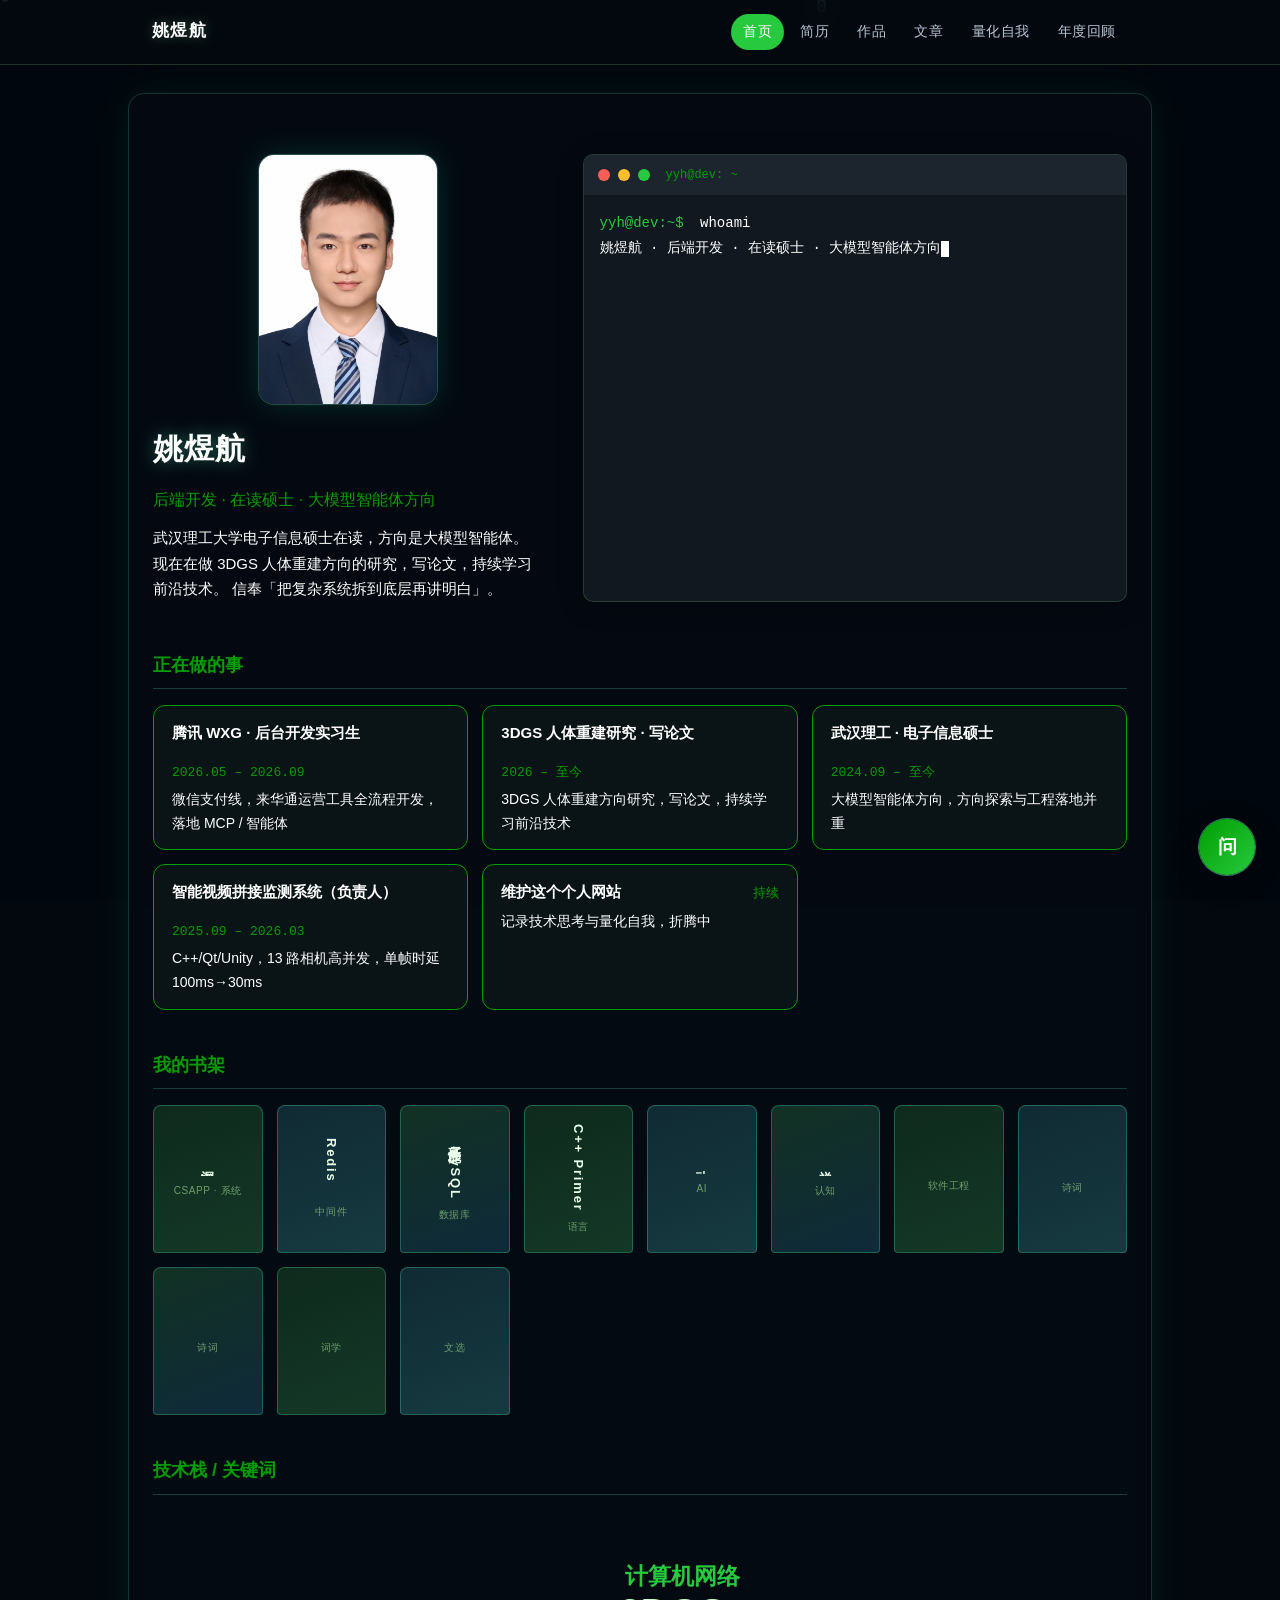
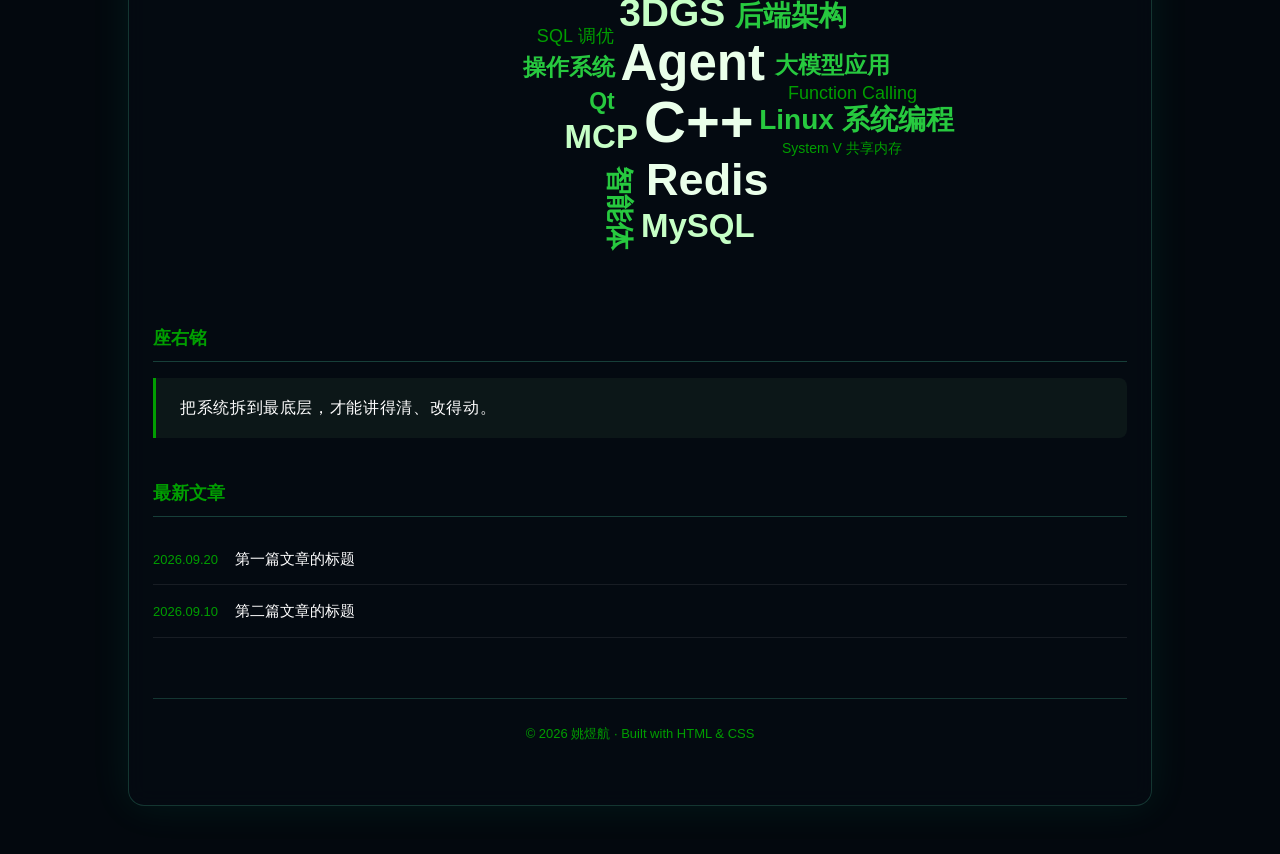
==== commit a476d0ca: "词云：拉大字号对比+限宽居中；简介照片居中" ====
--- a/index.html
+++ b/index.html
@@ -33,7 +33,7 @@
           <h1 class="intro-name">姚煜航</h1>
           <p class="intro-subtitle">后端开发 · 在读硕士 · 大模型智能体方向</p>
           <p class="intro-desc">
-            武汉理工大学电子信息硕士在读，方向是大模型智能体。白天在腾讯 WXG 写后端、调智能体，晚上看书、健身、做饭。
+            武汉理工大学电子信息硕士在读，方向是大模型智能体。现在在做 3DGS 人体重建方向的研究，写论文，持续学习前沿技术。
             信奉「把复杂系统拆到底层再讲明白」。
           </p>
         </div>
@@ -54,9 +54,8 @@
             <p><span class="prompt">yyh@dev:~$</span> cat about.txt</p>
             <p class="output">
               武汉理工大学电子信息硕士在读，方向是大模型智能体。<br>
-              白天在腾讯 WXG 写后台：做来华通运营工具、搭 OpenAPI 统一入口、<br>
-              落地 MCP 工具支撑智能体开发。<br>
-              白天写代码，晚上看书、健身、做饭，偶尔坐公交漫游。<br>
+              现在在做 3DGS 人体重建方向的研究，写论文，持续学习前沿技术。<br>
+              晚上看书、健身、做饭，偶尔坐公交漫游。<br>
               相信一句话：把系统拆到最底层，才能讲得清、改得动。
             </p>
             <p><span class="prompt">yyh@dev:~$</span> <span class="cursor"></span></p>
@@ -67,101 +66,85 @@
 
     <div class="section">
       <h2>正在做的事</h2>
-      <ul class="now-list">
-        <li>
+      <div class="now-grid">
+        <div class="now-card">
           <div class="now-head">
             <span class="now-title">腾讯 WXG · 后台开发实习生</span>
-            <span class="now-time">2026.05 – 至今</span>
+            <span class="now-time">2026.05 – 2026.09</span>
           </div>
           <p class="now-desc">微信支付线，来华通运营工具全流程开发，落地 MCP / 智能体</p>
-        </li>
-        <li>
+        </div>
+        <div class="now-card">
+          <div class="now-head">
+            <span class="now-title">3DGS 人体重建研究 · 写论文</span>
+            <span class="now-time">2026 – 至今</span>
+          </div>
+          <p class="now-desc">3DGS 人体重建方向研究，写论文，持续学习前沿技术</p>
+        </div>
+        <div class="now-card">
           <div class="now-head">
             <span class="now-title">武汉理工 · 电子信息硕士</span>
             <span class="now-time">2024.09 – 至今</span>
           </div>
           <p class="now-desc">大模型智能体方向，方向探索与工程落地并重</p>
-        </li>
-        <li>
+        </div>
+        <div class="now-card">
           <div class="now-head">
             <span class="now-title">智能视频拼接监测系统（负责人）</span>
             <span class="now-time">2025.09 – 2026.03</span>
           </div>
           <p class="now-desc">C++/Qt/Unity，13 路相机高并发，单帧时延 100ms→30ms</p>
-        </li>
-        <li>
+        </div>
+        <div class="now-card">
           <div class="now-head">
             <span class="now-title">维护这个个人网站</span>
             <span class="now-time">持续</span>
           </div>
           <p class="now-desc">记录技术思考与量化自我，折腾中</p>
-        </li>
-      </ul>
-    </div>
-
-    <div class="section">
-      <h2>我的书架</h2>
-      <div class="shelf-grid">
-        <div class="shelf-group">
-          <h3>正在读 / 常翻</h3>
-          <ul class="shelf-list">
-            <li>《深入理解计算机系统》(CSAPP) —— 把计算机讲到底层</li>
-            <li>《Redis 设计与实现》—— 缓存、跳表、内存回收</li>
-            <li>《高性能 MySQL》—— 索引与 SQL 调优</li>
-          </ul>
-        </div>
-        <div class="shelf-group">
-          <h3>C++ 与系统编程</h3>
-          <ul class="shelf-list">
-            <li>《C++ Primer》</li>
-            <li>《Effective C++》</li>
-            <li>《Unix 环境高级编程》(APUE)</li>
-          </ul>
-        </div>
-        <div class="shelf-group">
-          <h3>数据库与中间件</h3>
-          <ul class="shelf-list">
-            <li>《高性能 MySQL》</li>
-            <li>《Redis 开发与运维》</li>
-          </ul>
-        </div>
-        <div class="shelf-group">
-          <h3>大模型与智能体</h3>
-          <ul class="shelf-list">
-            <li>《动手学深度学习》</li>
-            <li>《大模型应用开发》</li>
-            <li>Agent 设计模式相关（Function Calling / MCP）</li>
-          </ul>
-        </div>
-        <div class="shelf-group">
-          <h3>工程与认知</h3>
-          <ul class="shelf-list">
-            <li>《重构：改善既有代码的设计》</li>
-            <li>《代码整洁之道》</li>
-            <li>《禅与摩托车维修艺术》</li>
-          </ul>
         </div>
       </div>
     </div>
 
     <div class="section">
+      <h2>我的书架</h2>
+      <div class="shelf-wall">
+        <div class="book-card"><span class="book-title">深入理解计算机系统</span><span class="book-sub">CSAPP · 系统</span></div>
+        <div class="book-card"><span class="book-title">Redis 设计与实现</span><span class="book-sub">中间件</span></div>
+        <div class="book-card"><span class="book-title">高性能 MySQL</span><span class="book-sub">数据库</span></div>
+        <div class="book-card"><span class="book-title">C++ Primer</span><span class="book-sub">语言</span></div>
+        <div class="book-card"><span class="book-title">动手学深度学习</span><span class="book-sub">AI</span></div>
+        <div class="book-card"><span class="book-title">禅与摩托车维修艺术</span><span class="book-sub">认知</span></div>
+        <div class="book-card"><span class="book-title">软件方法</span><span class="book-sub">软件工程</span></div>
+        <div class="book-card"><span class="book-title">宋词鉴赏教程</span><span class="book-sub">诗词</span></div>
+        <div class="book-card"><span class="book-title">沧浪诗选</span><span class="book-sub">诗词</span></div>
+        <div class="book-card"><span class="book-title">人间词话</span><span class="book-sub">词学</span></div>
+        <div class="book-card"><span class="book-title">昭明文选</span><span class="book-sub">文选</span></div>
+      </div>
+    </div>
+
+    <div class="section">
       <h2>技术栈 / 关键词</h2>
-      <ul class="tag-list">
-        <li>C++</li>
-        <li>Linux 系统编程</li>
-        <li>Qt</li>
-        <li>计算机网络</li>
-        <li>操作系统</li>
-        <li>MySQL</li>
-        <li>Redis</li>
-        <li>SQL 调优</li>
-        <li>System V 共享内存</li>
-        <li>Agent</li>
-        <li>MCP</li>
-        <li>Function Calling</li>
-        <li>大模型应用</li>
-        <li>后端架构</li>
-      </ul>
+      <div id="tag-cloud-canvas" class="tag-cloud-canvas" role="img" aria-label="技术栈关键词词云：C++、Agent、Redis、3DGS、MySQL、MCP 等"></div>
+      <noscript>
+        <div class="tag-cloud">
+          <span>C++</span>
+          <span>Agent</span>
+          <span>Redis</span>
+          <span>3DGS</span>
+          <span>MySQL</span>
+          <span>MCP</span>
+          <span>Linux 系统编程</span>
+          <span>后端架构</span>
+          <span>智能体</span>
+          <span>Qt</span>
+          <span>计算机网络</span>
+          <span>操作系统</span>
+          <span>大模型应用</span>
+          <span>Function Calling</span>
+          <span>SQL 调优</span>
+          <span>System V 共享内存</span>
+        </div>
+      </noscript>
     </div>
 
     <div class="section">
@@ -189,6 +172,7 @@
   </div>
   <script src="assets/js/binary-rain.js"></script>
   <script src="assets/js/terminal-type.js"></script>
+  <script src="assets/js/tag-cloud.js"></script>
   <script src="assets/js/agent-widget.js"></script>
 </body>
 </html>
--- a/assets/css/style.css
+++ b/assets/css/style.css
@@ -676,3 +676,140 @@
     gap: 10px;
   }
 }
+
+/* ===== 首页改版：正在做的事分块 ===== */
+.now-grid {
+  display: grid;
+  grid-template-columns: repeat(auto-fit, minmax(300px, 1fr));
+  gap: 14px;
+}
+.now-card {
+  padding: 14px 18px;
+  border: 1px solid #019e01;
+  border-radius: 12px;
+  background: rgba(152, 251, 152, 0.04);
+  transition: border-color 0.2s, background 0.2s;
+}
+.now-card:hover {
+  border-color: #27c93f;
+  background: rgba(152, 251, 152, 0.08);
+}
+
+/* ===== 首页改版：书架封面墙 ===== */
+.shelf-wall {
+  display: grid;
+  grid-template-columns: repeat(auto-fill, minmax(96px, 1fr));
+  gap: 14px;
+}
+.book-card {
+  display: flex;
+  flex-direction: column;
+  justify-content: center;
+  align-items: center;
+  gap: 6px;
+  height: 148px;
+  padding: 8px 6px;
+  border-radius: 8px 8px 4px 4px;
+  border: 1px solid rgba(94, 255, 197, 0.25);
+  cursor: default;
+  transition: transform 0.2s, box-shadow 0.2s, border-color 0.2s;
+}
+.book-card:hover {
+  transform: translateY(-4px);
+  border-color: #019e01;
+  box-shadow: 0 6px 18px rgba(0, 255, 170, 0.18);
+}
+.book-card:nth-child(3n+1) { background: linear-gradient(160deg, #0e2a1c, #143827); }
+.book-card:nth-child(3n+2) { background: linear-gradient(160deg, #102a33, #163a40); }
+.book-card:nth-child(3n)   { background: linear-gradient(160deg, #123123, #0f2a3a); }
+.book-title {
+  writing-mode: vertical-rl;
+  font-size: 13px;
+  font-weight: 600;
+  letter-spacing: 0.14em;
+  line-height: 1.5;
+  color: #eaffea;
+  max-height: 96px;
+  overflow: hidden;
+}
+.book-sub {
+  font-size: 10px;
+  color: #6f9e6f;
+  letter-spacing: 0.06em;
+}
+
+/* ===== 首页改版：技术栈词云 v2（纯文字层次词云） ===== */
+.tag-cloud {
+  display: flex;
+  flex-wrap: wrap;
+  justify-content: center;
+  align-items: baseline;
+  gap: 10px 28px;
+  padding: 22px 4px 26px;
+}
+.tag-cloud span {
+  border: none;
+  background: none;
+  padding: 0;
+  cursor: default;
+  transition: color 0.2s, text-shadow 0.2s, transform 0.2s;
+}
+.tag-cloud span:hover {
+  color: #ffffff;
+  text-shadow: 0 0 14px rgba(94, 255, 197, 0.55);
+  transform: translateY(-2px);
+}
+.tag-cloud .cloud-xl {
+  font-size: 30px;
+  font-weight: 800;
+  color: #eaffea;
+  text-shadow: 0 0 18px rgba(94, 255, 197, 0.35);
+}
+.tag-cloud .cloud-l {
+  font-size: 21px;
+  font-weight: 700;
+  color: #c6ffc6;
+}
+.tag-cloud .cloud-m {
+  font-size: 15.5px;
+  font-weight: 600;
+  color: #019e01;
+}
+.tag-cloud .cloud-s {
+  font-size: 12.5px;
+  font-weight: 500;
+  color: #6f9e6f;
+}
+
+/* ===== 首页改版：词云 v3 canvas 容器 ===== */
+.tag-cloud-canvas {
+  width: 100%;
+  padding: 6px 0;
+}
+.tag-cloud-canvas canvas {
+  display: block;
+  width: 100%;
+  height: auto;
+  margin: 0 auto;
+}
+/* 词云 JS 失败时的纯文字降级 */
+.tag-cloud {
+  display: flex;
+  flex-wrap: wrap;
+  justify-content: center;
+  gap: 8px 14px;
+  padding: 14px 0;
+}
+.tag-cloud span {
+  font-size: 13px;
+  color: #c6ffc6;
+}
+
+/* ===== 首页微调：照片居中 + 词云限宽居中 ===== */
+.intro-photo img {
+  margin: 0 auto;
+}
+.tag-cloud-canvas {
+  max-width: 720px;
+  margin: 0 auto;
+}
